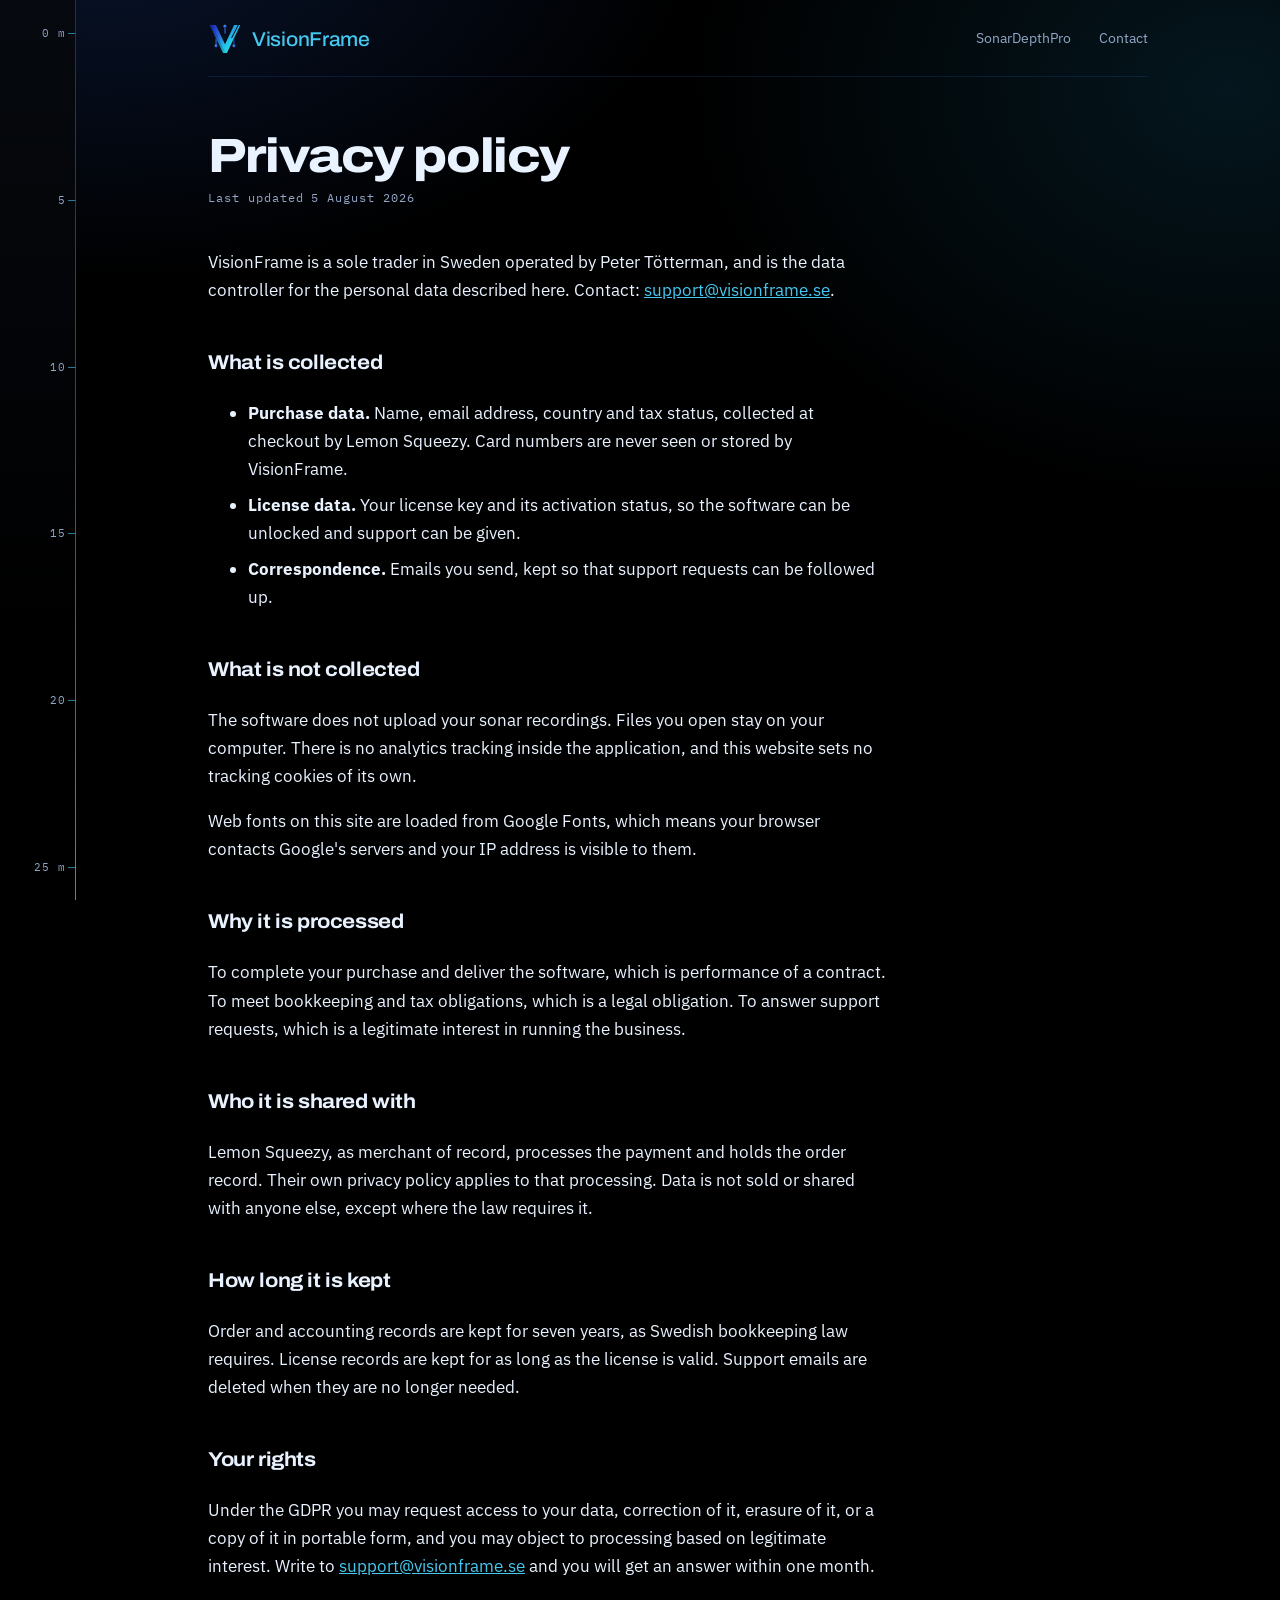
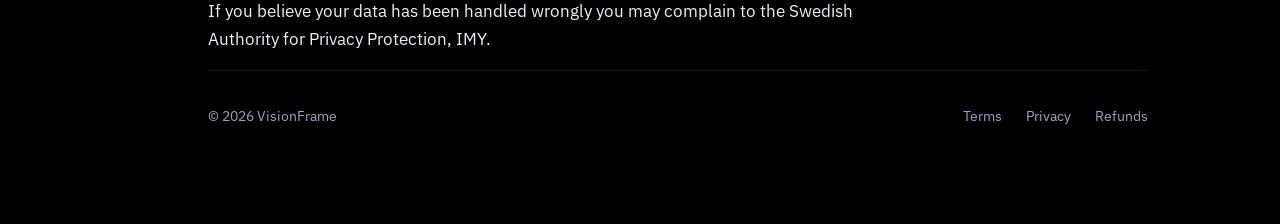
==== privacy.html @ cc7b65d5 "Expand footer with trademark disclaimer and safety warning Co-Authored-By: Claude Opus 5 <noreply@an" ====
<!DOCTYPE html>
<html lang="en">
<head>
<meta charset="utf-8">
<meta name="viewport" content="width=device-width, initial-scale=1">
<title>Privacy policy — VisionFrame</title>
<meta name="description" content="How VisionFrame handles personal data.">
<meta name="theme-color" content="#000000">
<link rel="icon" href="assets/visionframe-mark.svg" type="image/svg+xml">
<link rel="icon" href="assets/favicon-32-v3.png" sizes="32x32" type="image/png">
<link rel="apple-touch-icon" href="assets/favicon-180-v3.png">
<link rel="preconnect" href="https://fonts.googleapis.com">
<link rel="preconnect" href="https://fonts.gstatic.com" crossorigin>
<link href="https://fonts.googleapis.com/css2?family=Archivo:wght@400;700;800&family=IBM+Plex+Mono:wght@400;500&family=IBM+Plex+Sans:wght@400;500;600&display=swap" rel="stylesheet">
<link rel="stylesheet" href="style.css?v=6">
</head>
<body>

<aside class="rail" aria-hidden="true">
  <span>0 m</span><span>5</span><span>10</span><span>15</span><span>20</span><span>25 m</span>
</aside>

<div class="page">
<div class="wrap legal">

  <nav>
    <a class="mark" href="index.html">
      <img src="assets/visionframe-mark.svg" alt="" width="34" height="34">
      <span>VisionFrame</span>
    </a>
    <a href="sonardepth.html">SonarDepthPro</a>
    <a href="index.html#contact">Contact</a>
  </nav>

  <h1>Privacy policy</h1>
  <p class="updated">Last updated 5 August 2026</p>

  <p>VisionFrame is a sole trader in Sweden operated by Peter Tötterman, and is the data controller for the personal data described here. Contact: <a href="mailto:support@visionframe.se">support@visionframe.se</a>.</p>

  <h2>What is collected</h2>
  <ul>
    <li><strong>Purchase data.</strong> Name, email address, country and tax status, collected at checkout by Lemon Squeezy. Card numbers are never seen or stored by VisionFrame.</li>
    <li><strong>License data.</strong> Your license key and its activation status, so the software can be unlocked and support can be given.</li>
    <li><strong>Correspondence.</strong> Emails you send, kept so that support requests can be followed up.</li>
  </ul>

  <h2>What is not collected</h2>
  <p>The software does not upload your sonar recordings. Files you open stay on your computer. There is no analytics tracking inside the application, and this website sets no tracking cookies of its own.</p>
  <p>Web fonts on this site are loaded from Google Fonts, which means your browser contacts Google's servers and your IP address is visible to them.</p>

  <h2>Why it is processed</h2>
  <p>To complete your purchase and deliver the software, which is performance of a contract. To meet bookkeeping and tax obligations, which is a legal obligation. To answer support requests, which is a legitimate interest in running the business.</p>

  <h2>Who it is shared with</h2>
  <p>Lemon Squeezy, as merchant of record, processes the payment and holds the order record. Their own privacy policy applies to that processing. Data is not sold or shared with anyone else, except where the law requires it.</p>

  <h2>How long it is kept</h2>
  <p>Order and accounting records are kept for seven years, as Swedish bookkeeping law requires. License records are kept for as long as the license is valid. Support emails are deleted when they are no longer needed.</p>

  <h2>Your rights</h2>
  <p>Under the GDPR you may request access to your data, correction of it, erasure of it, or a copy of it in portable form, and you may object to processing based on legitimate interest. Write to <a href="mailto:support@visionframe.se">support@visionframe.se</a> and you will get an answer within one month.</p>
  <p>If you believe your data has been handled wrongly you may complain to the Swedish Authority for Privacy Protection, IMY.</p>

  <footer>
    <span class="org">© 2026 VisionFrame</span>
    <a href="terms.html">Terms</a>
    <a href="privacy.html">Privacy</a>
    <a href="refunds.html">Refunds</a>
  </footer>

</div>
</div>

</body>
</html>
---- style.css ----
/* VisionFrame — shared styles
   Palette and type are defined once here. Change these values to restyle the whole site. */

:root {
  /* Brand: the blue-to-cyan ramp of the VisionFrame mark, sampled from the V
     itself — deep blue at the top of the left arm, cyan at the tip of the
     right one. Solid accents pick a point on the ramp; anything large enough
     to carry it uses --brand-grad, so page and mark read as one thing. */
  --deep: #1d34c4;
  --blue: #2a63dc;
  --cyan: #25e8de;
  --brand-grad: linear-gradient(135deg, var(--deep), var(--blue) 42%, var(--cyan));

  --brand:      var(--blue);     /* solid stand-in where a gradient can't go */
  --brand-lift: #45c8f0;         /* the wordmark cyan: links and small text */
  --brand-node: #2c6ee2;         /* the circuit dots in the mark */

  /* Neutrals sit on the black the logo is drawn against, lifted just enough
     for panels to separate from the page. */
  --abyss:   #000000;
  --hull:    #070a14;
  --shelf:   #0c1120;
  --line:    rgba(42, 99, 220, 0.26);
  --foam:    #e9f2ff;
  --muted:   #93a6c6;

  --measure: 68ch;
  --rail: 76px;
}

* { box-sizing: border-box; }

html { scroll-behavior: smooth; }

body {
  margin: 0;
  background:
    radial-gradient(880px 520px at 8% -8%, rgba(42, 99, 220, 0.20), transparent 68%),
    radial-gradient(820px 620px at 96% 10%, rgba(35, 172, 232, 0.13), transparent 66%),
    var(--abyss);
  background-attachment: fixed;
  color: var(--foam);
  font-family: "IBM Plex Sans", system-ui, -apple-system, sans-serif;
  font-size: 17px;
  line-height: 1.65;
  -webkit-font-smoothing: antialiased;
}

/* ---------- Depth rail: the signature element ----------
   A sonar depth scale runs down the left edge of every page. */

.rail {
  position: fixed;
  top: 0; left: 0; bottom: 0;
  width: var(--rail);
  background: linear-gradient(180deg, #06090f, var(--abyss) 72%);
  display: flex;
  flex-direction: column;
  justify-content: space-between;
  padding: 24px 0 24px;
  font-family: "IBM Plex Mono", ui-monospace, monospace;
  font-size: 11px;
  letter-spacing: 0.08em;
  color: var(--muted);
  z-index: 10;
}

.rail::after {
  content: "";
  position: absolute;
  top: 0; right: 0; bottom: 0;
  width: 1px;
  background: linear-gradient(180deg, var(--deep), var(--blue) 45%, var(--cyan));
  opacity: 0.7;
}

.rail span {
  display: block;
  text-align: right;
  padding-right: 10px;
  position: relative;
}

.rail span::after {
  content: "";
  position: absolute;
  right: 0; top: 50%;
  width: 8px;
  height: 1px;
  background: rgba(69, 200, 240, 0.6);
}

/* ---------- Layout ---------- */

.page {
  margin-left: var(--rail);
  padding: 0 40px 96px;
}

.wrap {
  max-width: 940px;
  margin: 0 auto;
}

nav {
  display: flex;
  align-items: center;
  gap: 28px;
  padding: 22px 0 20px;
  flex-wrap: wrap;
  border-bottom: 1px solid rgba(42, 99, 220, 0.18);
}

/* The nav mark is the logotype itself: the V without its wordmark, set beside
   the name so it stays legible at small sizes. */

nav .mark {
  display: flex;
  align-items: center;
  gap: 10px;
  text-decoration: none;
  margin-right: auto;
}

nav .mark img {
  width: 34px;
  height: 34px;
  display: block;
}

/* The wordmark is set in one colour, the way the logotype sets it. */
nav .mark span {
  font-family: "Archivo", system-ui, sans-serif;
  font-weight: 500;
  font-stretch: 105%;
  letter-spacing: -0.015em;
  font-size: 20px;
  color: var(--brand-lift);
}

nav .mark:hover span, nav .mark:focus-visible span { color: var(--cyan); }

nav a {
  color: var(--muted);
  text-decoration: none;
  font-size: 14px;
}

nav a:hover, nav a:focus-visible { color: var(--brand-lift); }

/* ---------- Hero ---------- */

.hero { padding: 72px 0 64px; }

.eyebrow {
  font-family: "IBM Plex Mono", ui-monospace, monospace;
  font-size: 12px;
  letter-spacing: 0.22em;
  text-transform: uppercase;
  color: var(--brand-lift);
  margin: 0 0 20px;
}

h1 {
  font-family: "Archivo", system-ui, sans-serif;
  font-weight: 800;
  font-stretch: 115%;
  font-size: clamp(2.4rem, 6.5vw, 4.6rem);
  line-height: 0.98;
  letter-spacing: -0.03em;
  margin: 0 0 24px;
  max-width: 21ch;
}

h1 em { font-style: normal; color: var(--brand-lift); }

.lede {
  font-size: 1.22rem;
  color: var(--muted);
  max-width: 54ch;
  margin: 0 0 20px;
}

/* The hero can carry more than one lede paragraph; only the last one needs
   to open up a gap before whatever follows it. */
.hero p:last-of-type { margin-bottom: 40px; }

/* ---------- Hero logotype and still image ---------- */

/* The full lockup: the mark with the wordmark set beneath it, exactly as the
   logotype stacks them, but built from live type so it matches the nav.
   Used once, at the top of the home page. */
.lockup {
  display: inline-block;
  margin: 0 0 34px;
  position: relative;
}

.lockup::before {
  content: "";
  position: absolute;
  left: 50%; top: 6%;
  width: 240px; height: 240px;
  transform: translateX(-50%);
  background: radial-gradient(circle, rgba(42, 99, 220, 0.30), transparent 66%);
  pointer-events: none;
}

.lockup img {
  position: relative;
  display: block;
  width: clamp(126px, 13.5vw, 168px);
  height: auto;
  margin: 0 auto;
}

.lockup .wordmark {
  position: relative;
  display: block;
  font-family: "Archivo", system-ui, sans-serif;
  font-weight: 500;
  font-stretch: 105%;
  font-size: clamp(1.8rem, 3.8vw, 2.45rem);
  line-height: 1;
  letter-spacing: -0.02em;
  text-align: center;
  color: var(--brand-lift);
  margin-top: 2px;
}

.still {
  width: 100%;
  height: auto;
  display: block;
  border: 1px solid var(--line);
  background: #04060f;
  margin: 8px 0 0;
}

/* A 16:9 embed that fills the content column and is framed like .still, so a
   video and a still image read as the same object at the same size. */
/* Two demo clips sit side by side, stacking on narrow screens. */
.videos {
  display: grid;
  grid-template-columns: repeat(auto-fit, minmax(320px, 1fr));
  gap: 20px;
  margin: 8px 0 0;
}

.videos figure { margin: 0; }
.videos .video { margin: 0; }

.video {
  position: relative;
  width: 100%;
  aspect-ratio: 16 / 9;
  border: 1px solid var(--line);
  background: #04060f;
  margin: 8px 0 0;
}

.video iframe {
  position: absolute;
  inset: 0;
  width: 100%;
  height: 100%;
  border: 0;
  display: block;
}

.caption {
  font-family: "IBM Plex Mono", ui-monospace, monospace;
  font-size: 11px;
  color: var(--muted);
  letter-spacing: 0.08em;
  margin: 10px 0 0;
}

/* ---------- Sections ---------- */

section { padding: 56px 0; border-top: 1px solid rgba(42, 99, 220, 0.20); }

h2 {
  font-family: "Archivo", system-ui, sans-serif;
  font-weight: 700;
  font-stretch: 110%;
  font-size: 1.7rem;
  letter-spacing: -0.02em;
  margin: 0 0 20px;
}

h3 {
  font-family: "Archivo", system-ui, sans-serif;
  font-weight: 700;
  font-size: 1.05rem;
  margin: 0 0 8px;
}

p { max-width: var(--measure); }

a { color: var(--brand-lift); }

.grid {
  display: grid;
  grid-template-columns: repeat(auto-fit, minmax(240px, 1fr));
  gap: 28px;
}

.card {
  position: relative;
  background: linear-gradient(180deg, var(--shelf), var(--hull));
  border: 1px solid var(--line);
  padding: 24px;
  transition: border-color 0.15s ease, transform 0.15s ease;
}

.card::before {
  content: "";
  position: absolute;
  left: 0; right: 0; top: 0;
  height: 2px;
  background: var(--brand-grad);
}

.card:hover {
  border-color: rgba(69, 200, 240, 0.45);
  transform: translateY(-2px);
}

.card p { color: var(--muted); font-size: 0.95rem; margin: 0; }

/* ---------- Price ---------- */

.price {
  display: flex;
  align-items: baseline;
  gap: 14px;
  margin: 0 0 8px;
}

.price .amount {
  font-family: "Archivo", system-ui, sans-serif;
  font-weight: 800;
  font-stretch: 115%;
  font-size: 3rem;
  letter-spacing: -0.03em;
  color: var(--brand-lift);
}

.price .terms {
  font-family: "IBM Plex Mono", ui-monospace, monospace;
  font-size: 12px;
  letter-spacing: 0.1em;
  text-transform: uppercase;
  color: var(--muted);
}

.buy {
  display: inline-block;
  margin: 22px 0 0;
  padding: 15px 30px;
  background: var(--brand-grad);
  color: #00040c;
  font-weight: 700;
  text-decoration: none;
  border: 1px solid transparent;
  transition: background 0.15s ease, color 0.15s ease, border-color 0.15s ease;
}

.buy:hover, .buy:focus-visible {
  background: none;
  border-color: var(--brand);
  color: var(--brand-lift);
}

/* ---------- Christmas gift note ----------
   Sits under the buy button: the sea rescue emblem beside the pledge, in the
   same panel treatment as the cards so it reads as part of the price block. */

.gift {
  display: flex;
  align-items: center;
  gap: 20px;
  max-width: var(--measure);
  margin: 24px 0 0;
  padding: 20px 22px;
  background: linear-gradient(180deg, var(--shelf), var(--hull));
  border: 1px solid var(--line);
  border-left: 2px solid var(--brand-lift);
}

.gift img {
  flex: 0 0 auto;
  width: 76px;
  height: 76px;
}

.gift p {
  margin: 0;
  font-size: 0.95rem;
  color: var(--muted);
}

.gift strong { color: var(--foam); font-weight: 600; }

/* Gradient text where the type is large enough to carry it. Declared after
   the rules it overrides, with a solid colour left in place as the fallback
   for engines without background-clip: text. */
@supports (background-clip: text) or (-webkit-background-clip: text) {
  h1 em, .price .amount {
    background: linear-gradient(120deg, var(--blue), var(--cyan));
    -webkit-background-clip: text;
    background-clip: text;
    color: transparent;
  }
}

/* ---------- Legal pages ---------- */

.legal h1 {
  font-size: clamp(2rem, 4.5vw, 3rem);
  max-width: 22ch;
  margin-top: 56px;
  margin-bottom: 8px;
}

.legal .updated {
  font-family: "IBM Plex Mono", ui-monospace, monospace;
  font-size: 12px;
  color: var(--muted);
  letter-spacing: 0.08em;
  margin: 0 0 40px;
}

.legal h2 { font-size: 1.25rem; margin-top: 42px; }

.legal ul { max-width: var(--measure); color: var(--foam); }

.legal li { margin-bottom: 8px; }

/* ---------- Footer ---------- */

footer {
  border-top: 1px solid rgba(42, 99, 220, 0.20);
  padding: 34px 0 0;
  font-size: 14px;
  color: var(--muted);
  display: flex;
  gap: 24px;
  flex-wrap: wrap;
  align-items: baseline;
}

footer .org { margin-right: auto; }

/* Legal and safety notices sit on their own row above the copyright line. */
footer .notices {
  flex-basis: 100%;
  max-width: var(--measure);
  font-size: 13px;
  line-height: 1.55;
  color: var(--muted);
}

footer .notices p { margin: 0 0 10px; }
footer .notices p:last-child { margin-bottom: 0; }
footer .notices strong { color: var(--foam); font-weight: 600; }

footer a { color: var(--muted); text-decoration: none; }
footer a:hover, footer a:focus-visible { color: var(--brand-lift); }

/* ---------- Accessibility and small screens ---------- */

:focus-visible {
  outline: 2px solid var(--brand-lift);
  outline-offset: 3px;
}

@media (max-width: 640px) {
  .rail { display: none; }
  .page { margin-left: 0; padding: 0 20px 72px; }
  body { font-size: 16px; }

  /* Give the logotype its own row so the links sit together underneath
     instead of breaking mid-list. */
  nav { gap: 12px 22px; }
  nav .mark { flex-basis: 100%; margin-right: 0; }

  .hero { padding: 44px 0 48px; }
  .lockup { margin-bottom: 26px; }
  .lockup img { width: 112px; }
  .lockup::before { width: 170px; height: 170px; }

  /* Stack the emblem above the pledge so the text keeps a readable measure. */
  .gift { flex-direction: column; align-items: flex-start; gap: 14px; }
}

@media (prefers-reduced-motion: reduce) {
  html { scroll-behavior: auto; }
  * { animation: none !important; transition: none !important; }
}
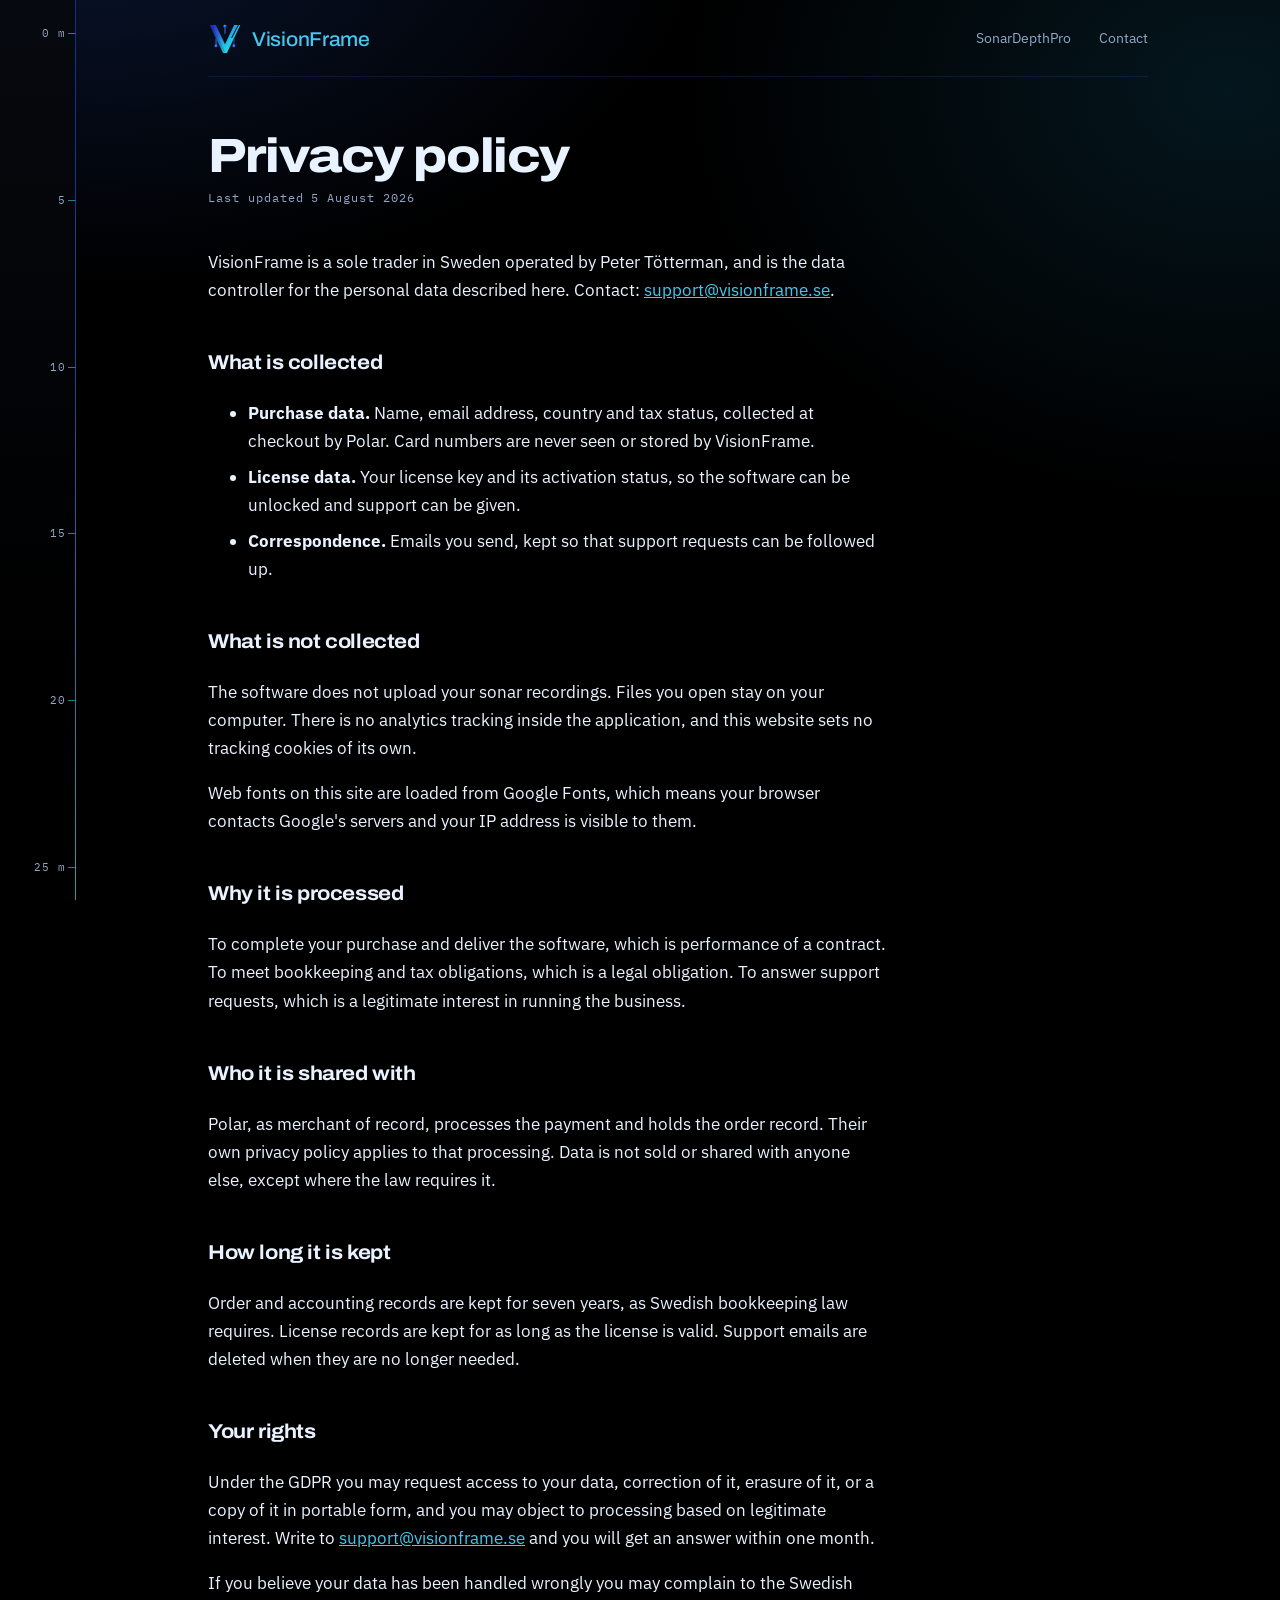
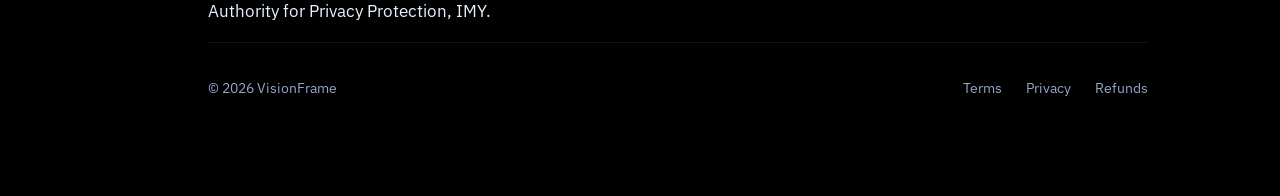
==== commit fb83a9dc: "Update merchant of record from Lemon Squeezy to Polar Co-Authored-By: Claude Opus 5 <noreply@anthrop" ====
--- a/privacy.html
+++ b/privacy.html
@@ -12,7 +12,7 @@
 <link rel="preconnect" href="https://fonts.googleapis.com">
 <link rel="preconnect" href="https://fonts.gstatic.com" crossorigin>
 <link href="https://fonts.googleapis.com/css2?family=Archivo:wght@400;700;800&family=IBM+Plex+Mono:wght@400;500&family=IBM+Plex+Sans:wght@400;500;600&display=swap" rel="stylesheet">
-<link rel="stylesheet" href="style.css?v=6">
+<link rel="stylesheet" href="style.css?v=8">
 </head>
 <body>
 
@@ -39,7 +39,7 @@
 
   <h2>What is collected</h2>
   <ul>
-    <li><strong>Purchase data.</strong> Name, email address, country and tax status, collected at checkout by Lemon Squeezy. Card numbers are never seen or stored by VisionFrame.</li>
+    <li><strong>Purchase data.</strong> Name, email address, country and tax status, collected at checkout by Polar. Card numbers are never seen or stored by VisionFrame.</li>
     <li><strong>License data.</strong> Your license key and its activation status, so the software can be unlocked and support can be given.</li>
     <li><strong>Correspondence.</strong> Emails you send, kept so that support requests can be followed up.</li>
   </ul>
@@ -52,7 +52,7 @@
   <p>To complete your purchase and deliver the software, which is performance of a contract. To meet bookkeeping and tax obligations, which is a legal obligation. To answer support requests, which is a legitimate interest in running the business.</p>
 
   <h2>Who it is shared with</h2>
-  <p>Lemon Squeezy, as merchant of record, processes the payment and holds the order record. Their own privacy policy applies to that processing. Data is not sold or shared with anyone else, except where the law requires it.</p>
+  <p>Polar, as merchant of record, processes the payment and holds the order record. Their own privacy policy applies to that processing. Data is not sold or shared with anyone else, except where the law requires it.</p>
 
   <h2>How long it is kept</h2>
   <p>Order and accounting records are kept for seven years, as Swedish bookkeeping law requires. License records are kept for as long as the license is valid. Support emails are deleted when they are no longer needed.</p>
--- a/style.css
+++ b/style.css
@@ -438,6 +438,36 @@
 
 .legal li { margin-bottom: 8px; }
 
+/* ---------- FAQ ---------- */
+
+.faq {
+  display: grid;
+  gap: 26px;
+  margin-top: 26px;
+}
+
+.faq article {
+  border-left: 2px solid var(--line);
+  padding-left: 20px;
+}
+
+.faq h3 { color: var(--foam); }
+
+.faq p { color: var(--muted); font-size: 0.95rem; margin: 0 0 10px; }
+.faq p:last-child { margin-bottom: 0; }
+
+.faq ul {
+  max-width: var(--measure);
+  color: var(--muted);
+  font-size: 0.95rem;
+  margin: 0 0 10px;
+  padding-left: 20px;
+}
+
+.faq li { margin-bottom: 8px; }
+.faq li:last-child { margin-bottom: 0; }
+.faq li strong { color: var(--foam); font-weight: 600; }
+
 /* ---------- Footer ---------- */
 
 footer {
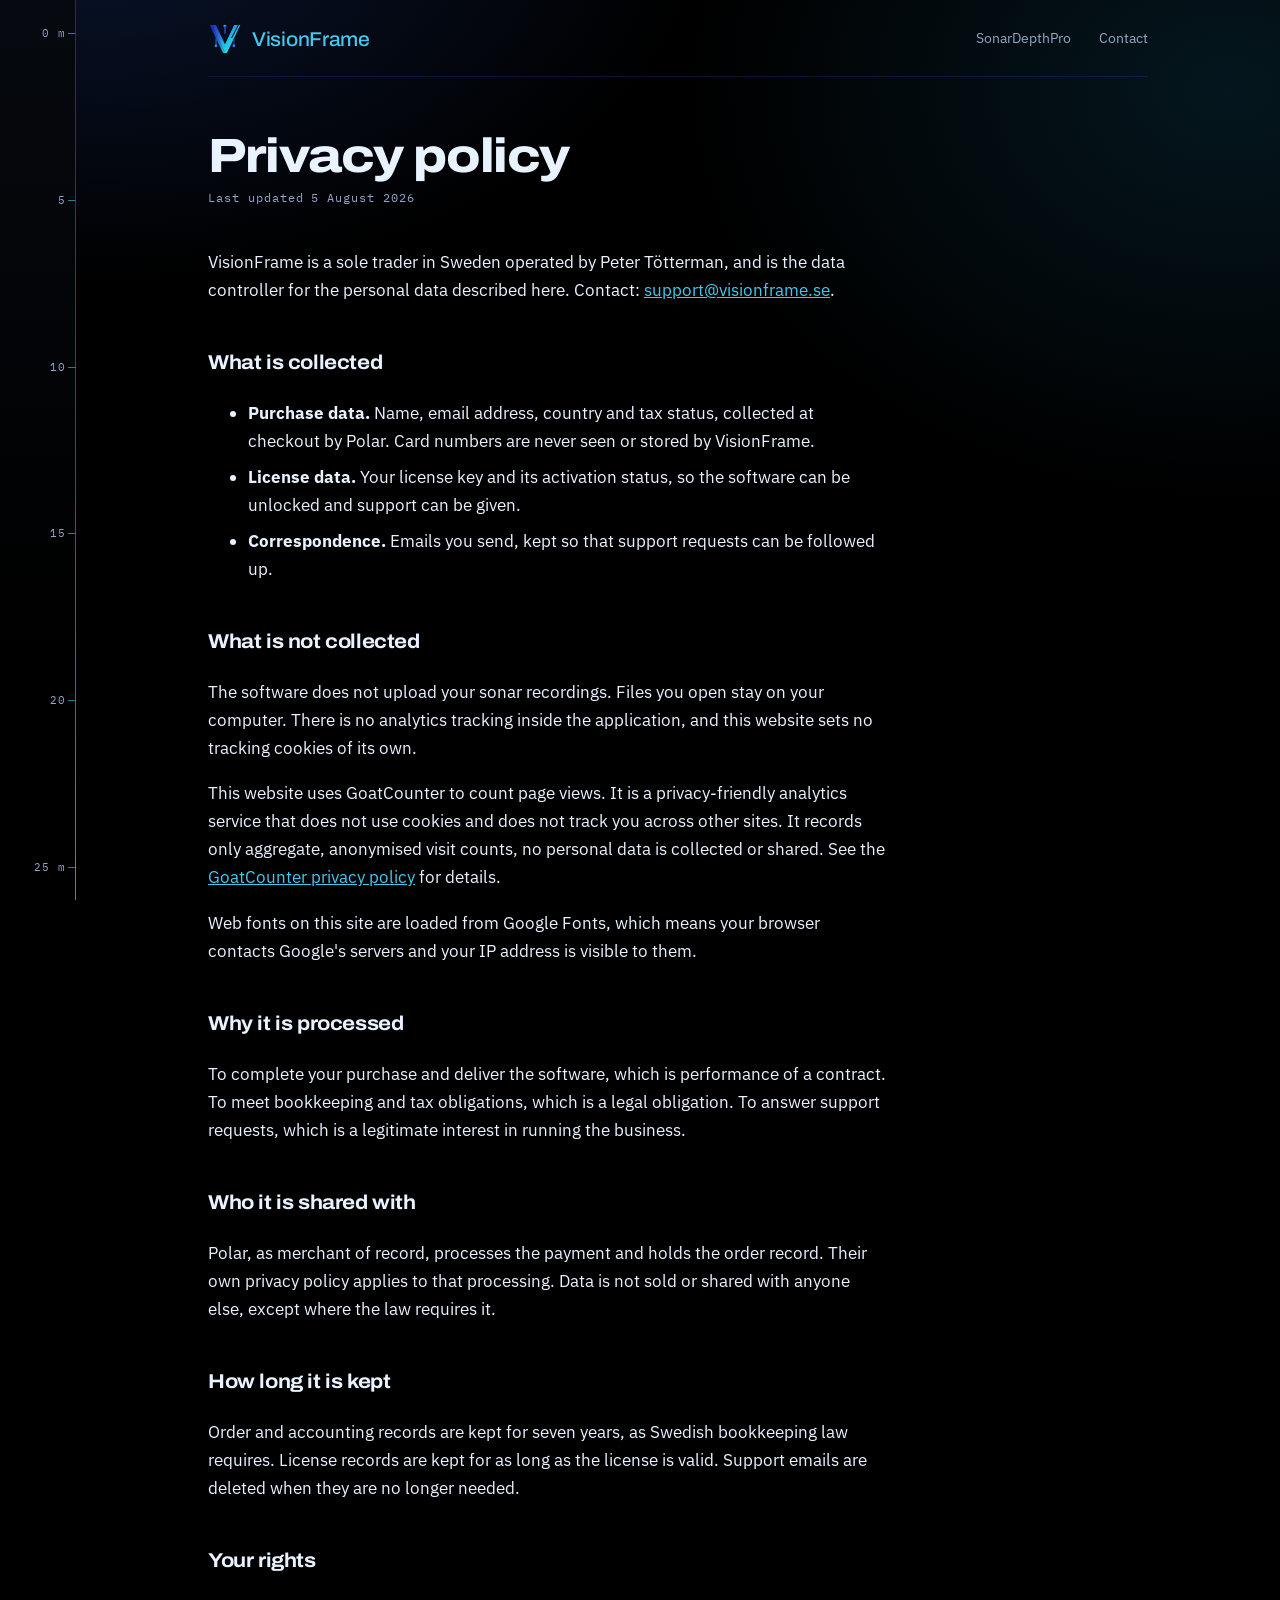
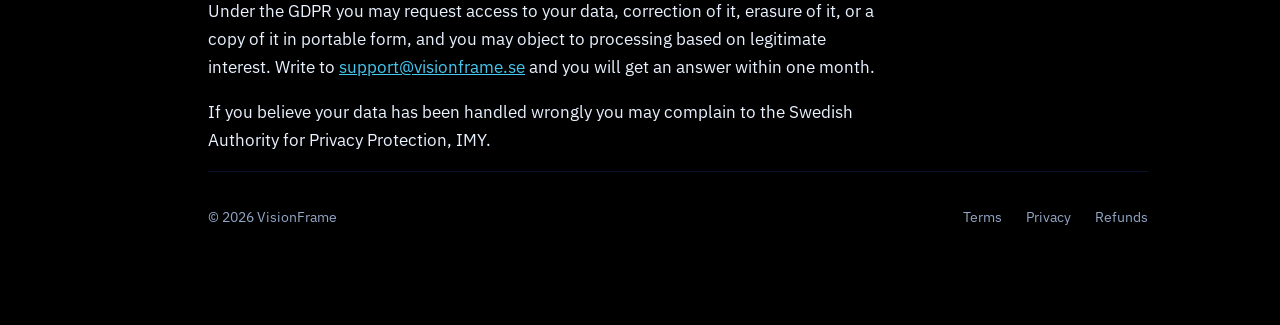
==== commit 09a82505: "Add GoatCounter visitor tracking site-wide Add the GoatCounter snippet to every page's <head> (not j" ====
--- a/privacy.html
+++ b/privacy.html
@@ -12,7 +12,9 @@
 <link rel="preconnect" href="https://fonts.googleapis.com">
 <link rel="preconnect" href="https://fonts.gstatic.com" crossorigin>
 <link href="https://fonts.googleapis.com/css2?family=Archivo:wght@400;700;800&family=IBM+Plex+Mono:wght@400;500&family=IBM+Plex+Sans:wght@400;500;600&display=swap" rel="stylesheet">
-<link rel="stylesheet" href="style.css?v=8">
+<link rel="stylesheet" href="style.css?v=11">
+<script data-goatcounter="https://visionframe.goatcounter.com/count"
+        async src="//gc.zgo.at/count.js"></script>
 </head>
 <body>
 
@@ -46,6 +48,7 @@
 
   <h2>What is not collected</h2>
   <p>The software does not upload your sonar recordings. Files you open stay on your computer. There is no analytics tracking inside the application, and this website sets no tracking cookies of its own.</p>
+  <p>This website uses GoatCounter to count page views. It is a privacy-friendly analytics service that does not use cookies and does not track you across other sites. It records only aggregate, anonymised visit counts, no personal data is collected or shared. See the <a href="https://www.goatcounter.com/privacy">GoatCounter privacy policy</a> for details.</p>
   <p>Web fonts on this site are loaded from Google Fonts, which means your browser contacts Google's servers and your IP address is visible to them.</p>
 
   <h2>Why it is processed</h2>
--- a/style.css
+++ b/style.css
@@ -239,17 +239,6 @@
 
 /* A 16:9 embed that fills the content column and is framed like .still, so a
    video and a still image read as the same object at the same size. */
-/* Two demo clips sit side by side, stacking on narrow screens. */
-.videos {
-  display: grid;
-  grid-template-columns: repeat(auto-fit, minmax(320px, 1fr));
-  gap: 20px;
-  margin: 8px 0 0;
-}
-
-.videos figure { margin: 0; }
-.videos .video { margin: 0; }
-
 .video {
   position: relative;
   width: 100%;
@@ -266,14 +255,6 @@
   height: 100%;
   border: 0;
   display: block;
-}
-
-.caption {
-  font-family: "IBM Plex Mono", ui-monospace, monospace;
-  font-size: 11px;
-  color: var(--muted);
-  letter-spacing: 0.08em;
-  margin: 10px 0 0;
 }
 
 /* ---------- Sections ---------- */
@@ -373,6 +354,39 @@
   color: var(--brand-lift);
 }
 
+/* ---------- Try & Buy ----------
+   A quiet footnote under the buy button, not a second call to action: no
+   panel, small type, and a compact outlined button so the primary buy
+   button keeps the weight in this section. */
+
+.trybuy {
+  max-width: var(--measure);
+  margin: 14px 0 0;
+}
+
+.trybuy p {
+  margin: 0;
+  font-size: 0.82rem;
+  line-height: 1.5;
+  color: var(--muted);
+}
+
+.buy.alt {
+  margin: 10px 0 0;
+  padding: 7px 14px;
+  font-size: 0.78rem;
+  font-weight: 600;
+  background: none;
+  border-color: var(--line);
+  color: var(--brand-lift);
+}
+
+.buy.alt:hover, .buy.alt:focus-visible {
+  background: none;
+  border-color: var(--brand);
+  color: var(--foam);
+}
+
 /* ---------- Christmas gift note ----------
    Sits under the buy button: the sea rescue emblem beside the pledge, in the
    same panel treatment as the cards so it reads as part of the price block. */
@@ -453,10 +467,19 @@
 
 .faq h3 { color: var(--foam); }
 
+.faq h4 {
+  font-family: "Archivo", system-ui, sans-serif;
+  font-weight: 700;
+  font-size: 0.98rem;
+  color: var(--foam);
+  margin: 0 0 8px;
+}
+
 .faq p { color: var(--muted); font-size: 0.95rem; margin: 0 0 10px; }
 .faq p:last-child { margin-bottom: 0; }
 
-.faq ul {
+.faq ul,
+.faq ol {
   max-width: var(--measure);
   color: var(--muted);
   font-size: 0.95rem;
